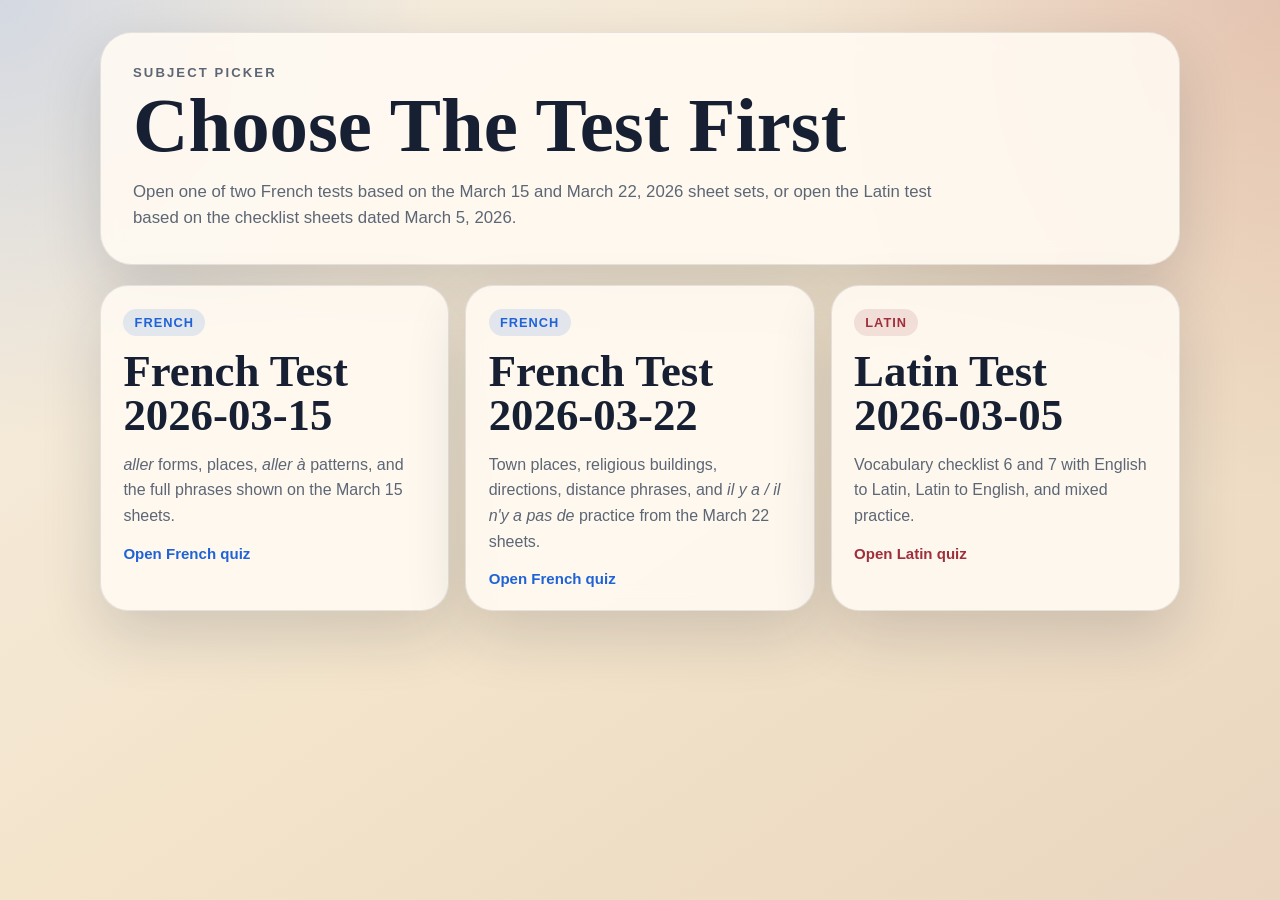
==== index.html @ 3d78f70f "new french test" ====
<!doctype html>
<html lang="en">
  <head>
    <meta charset="UTF-8">
    <meta name="viewport" content="width=device-width, initial-scale=1.0">
    <title>Yulia Test Picker</title>
    <style>
      :root {
        --ink: #172033;
        --muted: #5d6675;
        --line: rgba(23, 32, 51, 0.1);
        --paper: rgba(255, 250, 242, 0.9);
        --paper-strong: #fff7eb;
        --french: #1f63d6;
        --latin: #9e2f3b;
        --shadow: 0 24px 60px rgba(23, 32, 51, 0.16);
        --radius: 28px;
      }

      * {
        box-sizing: border-box;
      }

      body {
        margin: 0;
        min-height: 100vh;
        color: var(--ink);
        font-family: "Avenir Next", "Trebuchet MS", "Segoe UI", sans-serif;
        background:
          radial-gradient(circle at top left, rgba(31, 99, 214, 0.16), transparent 28%),
          radial-gradient(circle at top right, rgba(158, 47, 59, 0.18), transparent 32%),
          linear-gradient(145deg, #f6efe4 0%, #f3e4cb 52%, #ead6c0 100%);
      }

      .shell {
        width: min(1080px, calc(100% - 2rem));
        margin: 0 auto;
        padding: 2rem 0 3rem;
      }

      .hero,
      .choice {
        background: var(--paper);
        border: 1px solid var(--line);
        box-shadow: var(--shadow);
        backdrop-filter: blur(10px);
      }

      .hero {
        border-radius: 32px;
        padding: 2rem;
      }

      .eyebrow {
        margin: 0 0 0.65rem;
        font-size: 0.82rem;
        font-weight: 800;
        letter-spacing: 0.16em;
        text-transform: uppercase;
        color: var(--muted);
      }

      h1,
      .choice strong {
        font-family: Baskerville, "Palatino Linotype", "Book Antiqua", serif;
      }

      h1 {
        margin: 0;
        font-size: clamp(2.6rem, 6vw, 4.8rem);
        line-height: 0.94;
      }

      .hero-copy {
        max-width: 52rem;
        margin: 1rem 0 0;
        font-size: 1.05rem;
        line-height: 1.6;
        color: var(--muted);
      }

      .choices {
        margin-top: 1.25rem;
        display: grid;
        grid-template-columns: repeat(3, minmax(0, 1fr));
        gap: 1rem;
      }

      .choice {
        display: block;
        padding: 1.4rem;
        border-radius: var(--radius);
        text-decoration: none;
        color: inherit;
        transition: transform 0.18s ease, border-color 0.18s ease, background 0.18s ease;
      }

      .choice:hover {
        transform: translateY(-2px);
      }

      .choice.french:hover {
        border-color: rgba(31, 99, 214, 0.28);
        background: rgba(240, 246, 255, 0.96);
      }

      .choice.latin:hover {
        border-color: rgba(158, 47, 59, 0.26);
        background: rgba(255, 244, 241, 0.96);
      }

      .choice-kicker {
        display: inline-flex;
        align-items: center;
        margin-bottom: 0.8rem;
        padding: 0.38rem 0.7rem;
        border-radius: 999px;
        font-size: 0.8rem;
        font-weight: 800;
        letter-spacing: 0.08em;
        text-transform: uppercase;
      }

      .choice.french .choice-kicker {
        color: var(--french);
        background: rgba(31, 99, 214, 0.12);
      }

      .choice.latin .choice-kicker {
        color: var(--latin);
        background: rgba(158, 47, 59, 0.12);
      }

      .choice strong {
        display: block;
        font-size: clamp(1.8rem, 4vw, 2.8rem);
        line-height: 1;
      }

      .choice p {
        margin: 0.85rem 0 0;
        color: var(--muted);
        line-height: 1.6;
      }

      .meta {
        display: block;
        margin-top: 1rem;
        font-size: 0.94rem;
        font-weight: 700;
      }

      .choice.french .meta {
        color: var(--french);
      }

      .choice.latin .meta {
        color: var(--latin);
      }

      @media (max-width: 980px) {
        .choices {
          grid-template-columns: repeat(2, minmax(0, 1fr));
        }
      }

      @media (max-width: 760px) {
        .shell {
          width: min(100% - 1rem, 100%);
          padding-top: 1rem;
        }

        .hero,
        .choice {
          border-radius: 24px;
        }

        .hero {
          padding: 1.25rem;
        }

        .choices {
          grid-template-columns: 1fr;
        }

        h1 {
          font-size: 2.6rem;
        }
      }
    </style>
  </head>
  <body>
    <main class="shell">
      <section class="hero">
        <p class="eyebrow">Subject Picker</p>
        <h1>Choose The Test First</h1>
        <p class="hero-copy">
          Open one of two French tests based on the March 15 and March 22, 2026
          sheet sets, or open the Latin test based on the checklist sheets dated March 5, 2026.
        </p>
      </section>

      <section class="choices" aria-label="Available tests">
        <a class="choice french" href="french_aller_a_quiz.html">
          <span class="choice-kicker">French</span>
          <strong>French Test 2026-03-15</strong>
          <p>
            <em>aller</em> forms, places, <em>aller à</em> patterns, and the full phrases shown on the March 15 sheets.
          </p>
          <span class="meta">Open French quiz</span>
        </a>

        <a class="choice french" href="french_town_il_y_a_quiz.html">
          <span class="choice-kicker">French</span>
          <strong>French Test 2026-03-22</strong>
          <p>
            Town places, religious buildings, directions, distance phrases, and
            <em>il y a / il n'y a pas de</em> practice from the March 22 sheets.
          </p>
          <span class="meta">Open French quiz</span>
        </a>

        <a class="choice latin" href="latin_quiz.html">
          <span class="choice-kicker">Latin</span>
          <strong>Latin Test 2026-03-05</strong>
          <p>
            Vocabulary checklist 6 and 7 with English to Latin, Latin to English, and mixed practice.
          </p>
          <span class="meta">Open Latin quiz</span>
        </a>
      </section>
    </main>
  </body>
</html>
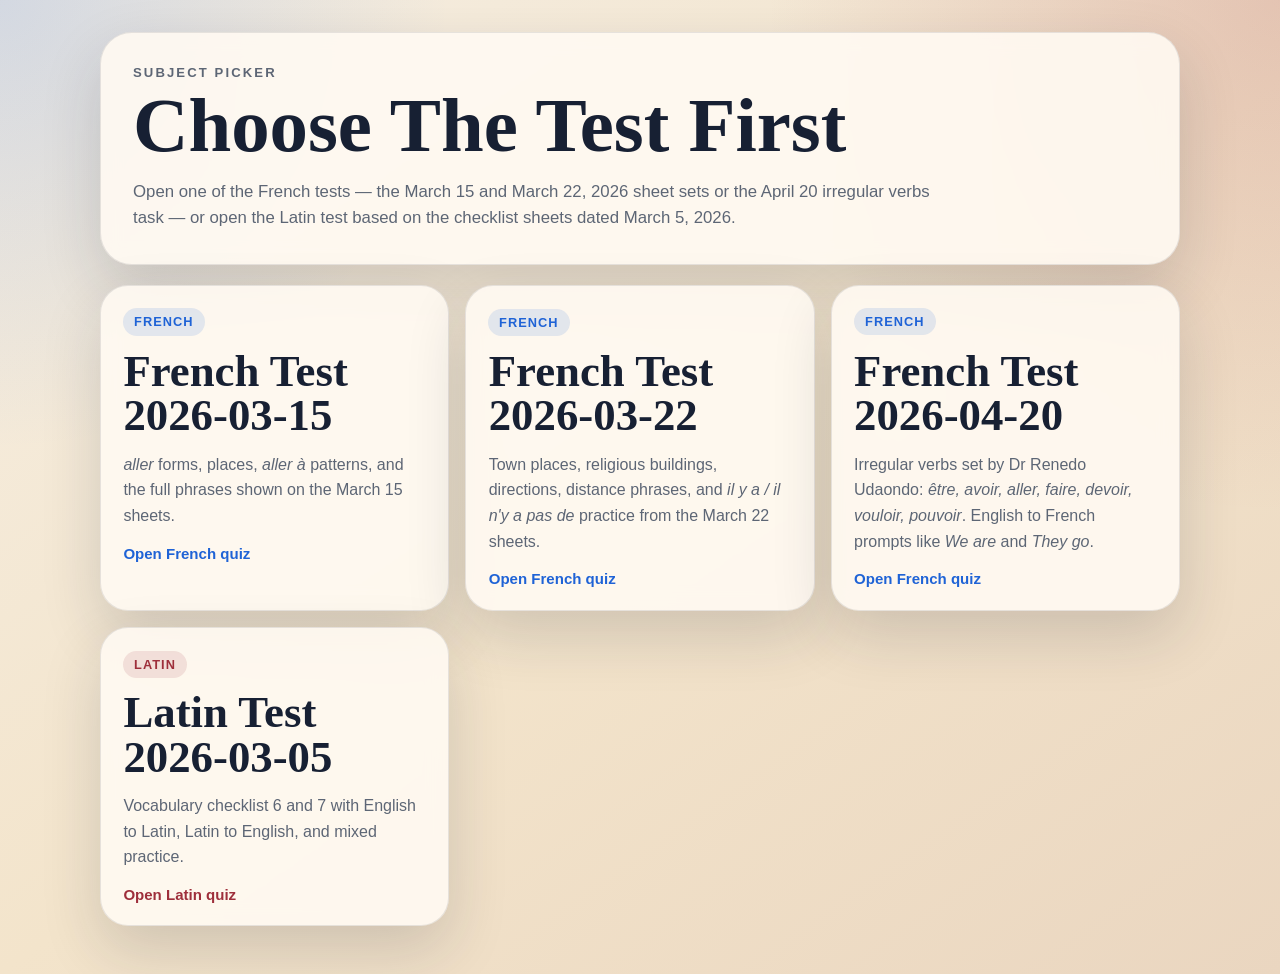
==== commit aa5083d9: "new test" ====
--- a/index.html
+++ b/index.html
@@ -195,8 +195,8 @@
         <p class="eyebrow">Subject Picker</p>
         <h1>Choose The Test First</h1>
         <p class="hero-copy">
-          Open one of two French tests based on the March 15 and March 22, 2026
-          sheet sets, or open the Latin test based on the checklist sheets dated March 5, 2026.
+          Open one of the French tests — the March 15 and March 22, 2026 sheet sets or the April 20
+          irregular verbs task — or open the Latin test based on the checklist sheets dated March 5, 2026.
         </p>
       </section>
 
@@ -220,6 +220,16 @@
           <span class="meta">Open French quiz</span>
         </a>
 
+        <a class="choice french" href="french_irregular_verbs_quiz.html">
+          <span class="choice-kicker">French</span>
+          <strong>French Test 2026-04-20</strong>
+          <p>
+            Irregular verbs set by Dr Renedo Udaondo: <em>être, avoir, aller, faire, devoir, vouloir, pouvoir</em>.
+            English to French prompts like <em>We are</em> and <em>They go</em>.
+          </p>
+          <span class="meta">Open French quiz</span>
+        </a>
+
         <a class="choice latin" href="latin_quiz.html">
           <span class="choice-kicker">Latin</span>
           <strong>Latin Test 2026-03-05</strong>
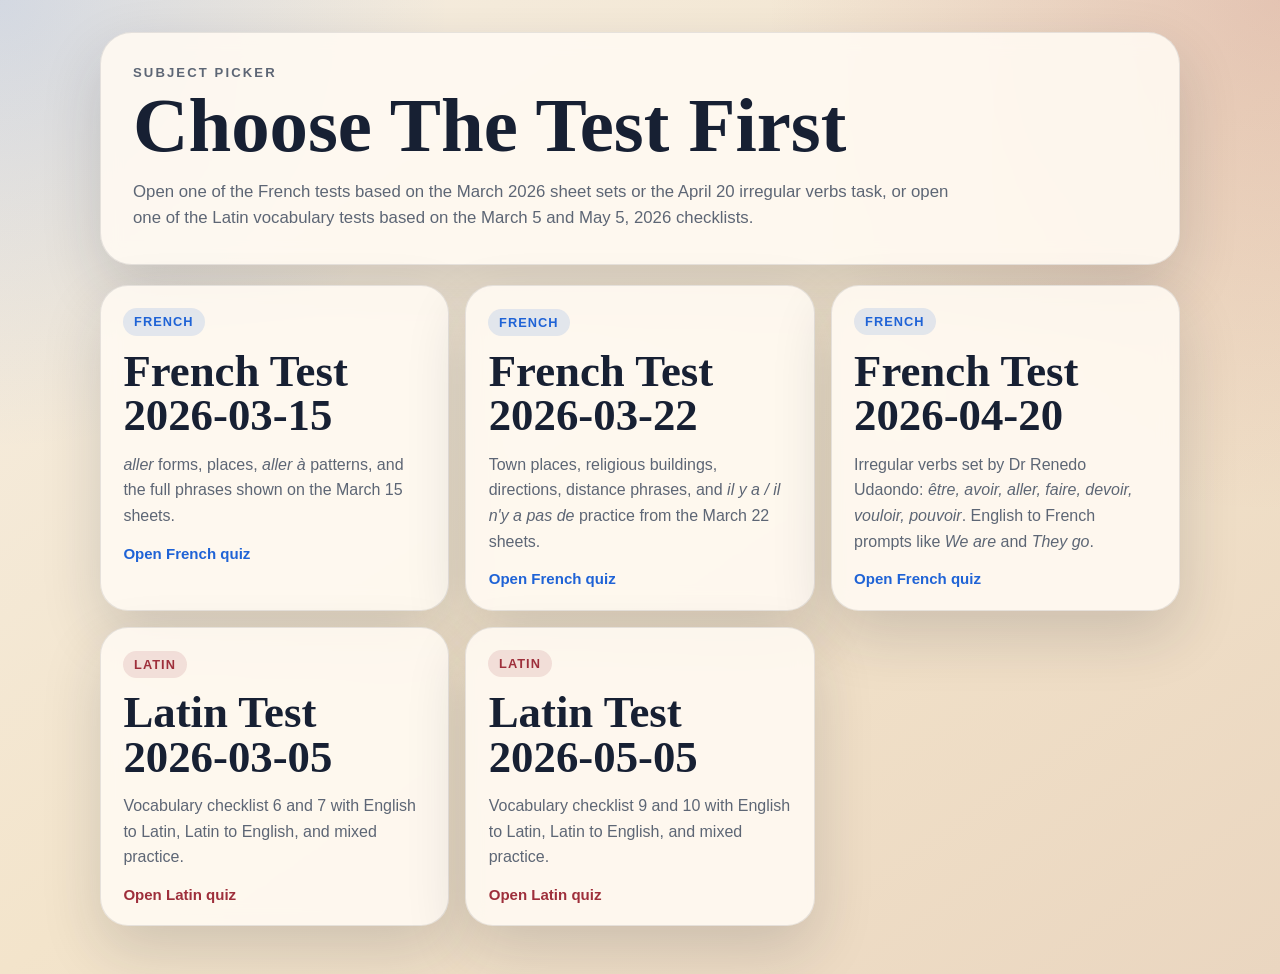
==== commit 6af42abe: "Latin Vocab 9 & 10" ====
--- a/index.html
+++ b/index.html
@@ -195,8 +195,9 @@
         <p class="eyebrow">Subject Picker</p>
         <h1>Choose The Test First</h1>
         <p class="hero-copy">
-          Open one of the French tests — the March 15 and March 22, 2026 sheet sets or the April 20
-          irregular verbs task — or open the Latin test based on the checklist sheets dated March 5, 2026.
+          Open one of the French tests based on the March 2026 sheet sets or the April 20
+          irregular verbs task, or open one of the Latin vocabulary tests based on the March 5
+          and May 5, 2026 checklists.
         </p>
       </section>
 
@@ -238,6 +239,15 @@
           </p>
           <span class="meta">Open Latin quiz</span>
         </a>
+
+        <a class="choice latin" href="latin_checklists_9_10_quiz.html">
+          <span class="choice-kicker">Latin</span>
+          <strong>Latin Test 2026-05-05</strong>
+          <p>
+            Vocabulary checklist 9 and 10 with English to Latin, Latin to English, and mixed practice.
+          </p>
+          <span class="meta">Open Latin quiz</span>
+        </a>
       </section>
     </main>
   </body>
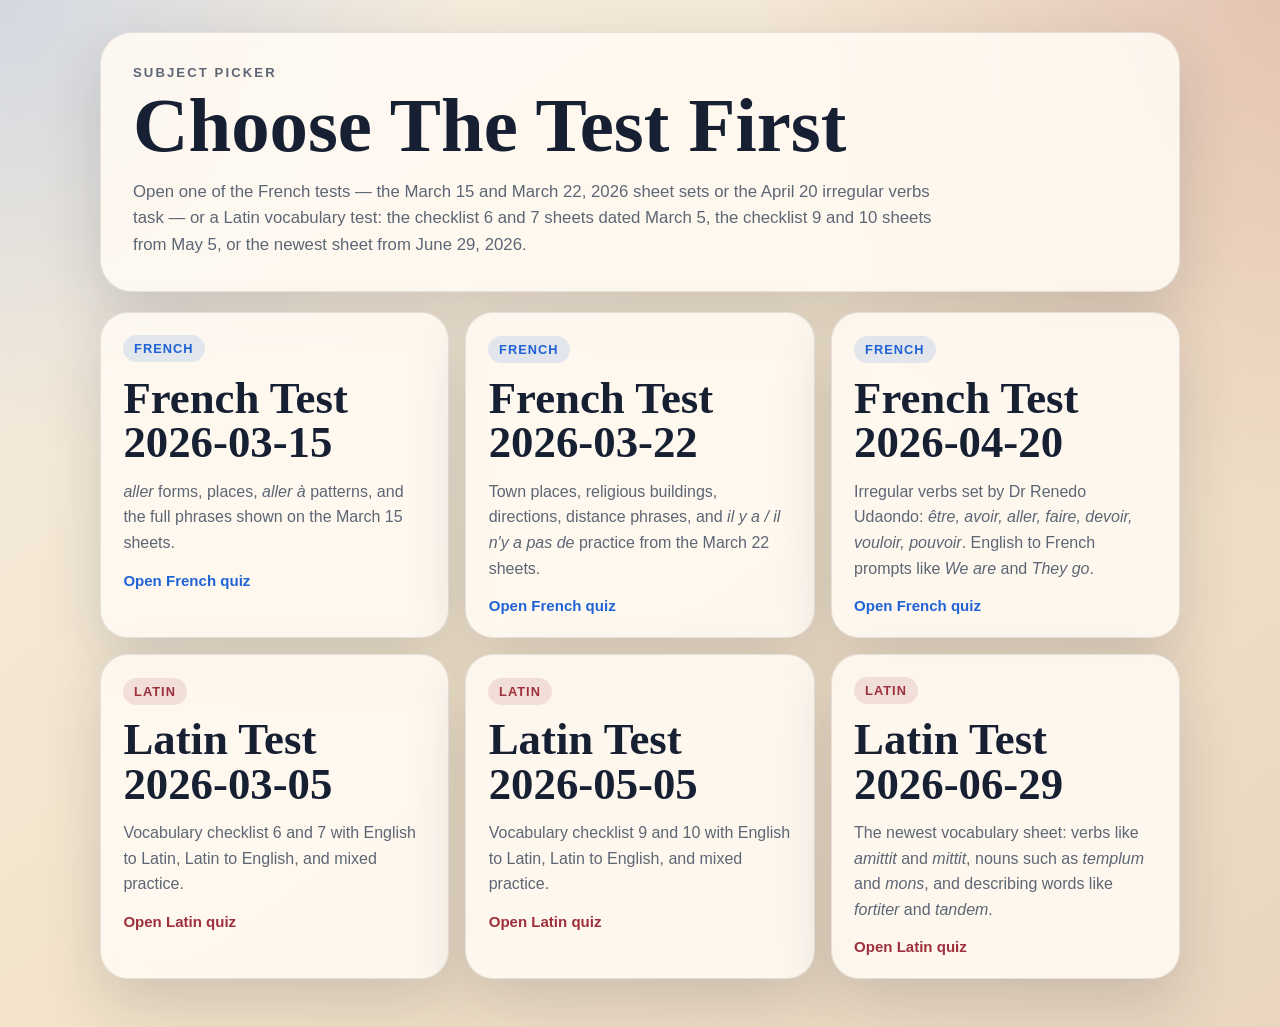
==== commit af4a64bc: "New latin test" ====
--- a/index.html
+++ b/index.html
@@ -195,9 +195,9 @@
         <p class="eyebrow">Subject Picker</p>
         <h1>Choose The Test First</h1>
         <p class="hero-copy">
-          Open one of the French tests based on the March 2026 sheet sets or the April 20
-          irregular verbs task, or open one of the Latin vocabulary tests based on the March 5
-          and May 5, 2026 checklists.
+          Open one of the French tests — the March 15 and March 22, 2026 sheet sets or the April 20
+          irregular verbs task — or a Latin vocabulary test: the checklist 6 and 7 sheets dated
+          March 5, the checklist 9 and 10 sheets from May 5, or the newest sheet from June 29, 2026.
         </p>
       </section>
 
@@ -248,6 +248,16 @@
           </p>
           <span class="meta">Open Latin quiz</span>
         </a>
+
+        <a class="choice latin" href="latin_quiz_2026_06_29.html">
+          <span class="choice-kicker">Latin</span>
+          <strong>Latin Test 2026-06-29</strong>
+          <p>
+            The newest vocabulary sheet: verbs like <em>amittit</em> and <em>mittit</em>, nouns such as
+            <em>templum</em> and <em>mons</em>, and describing words like <em>fortiter</em> and <em>tandem</em>.
+          </p>
+          <span class="meta">Open Latin quiz</span>
+        </a>
       </section>
     </main>
   </body>
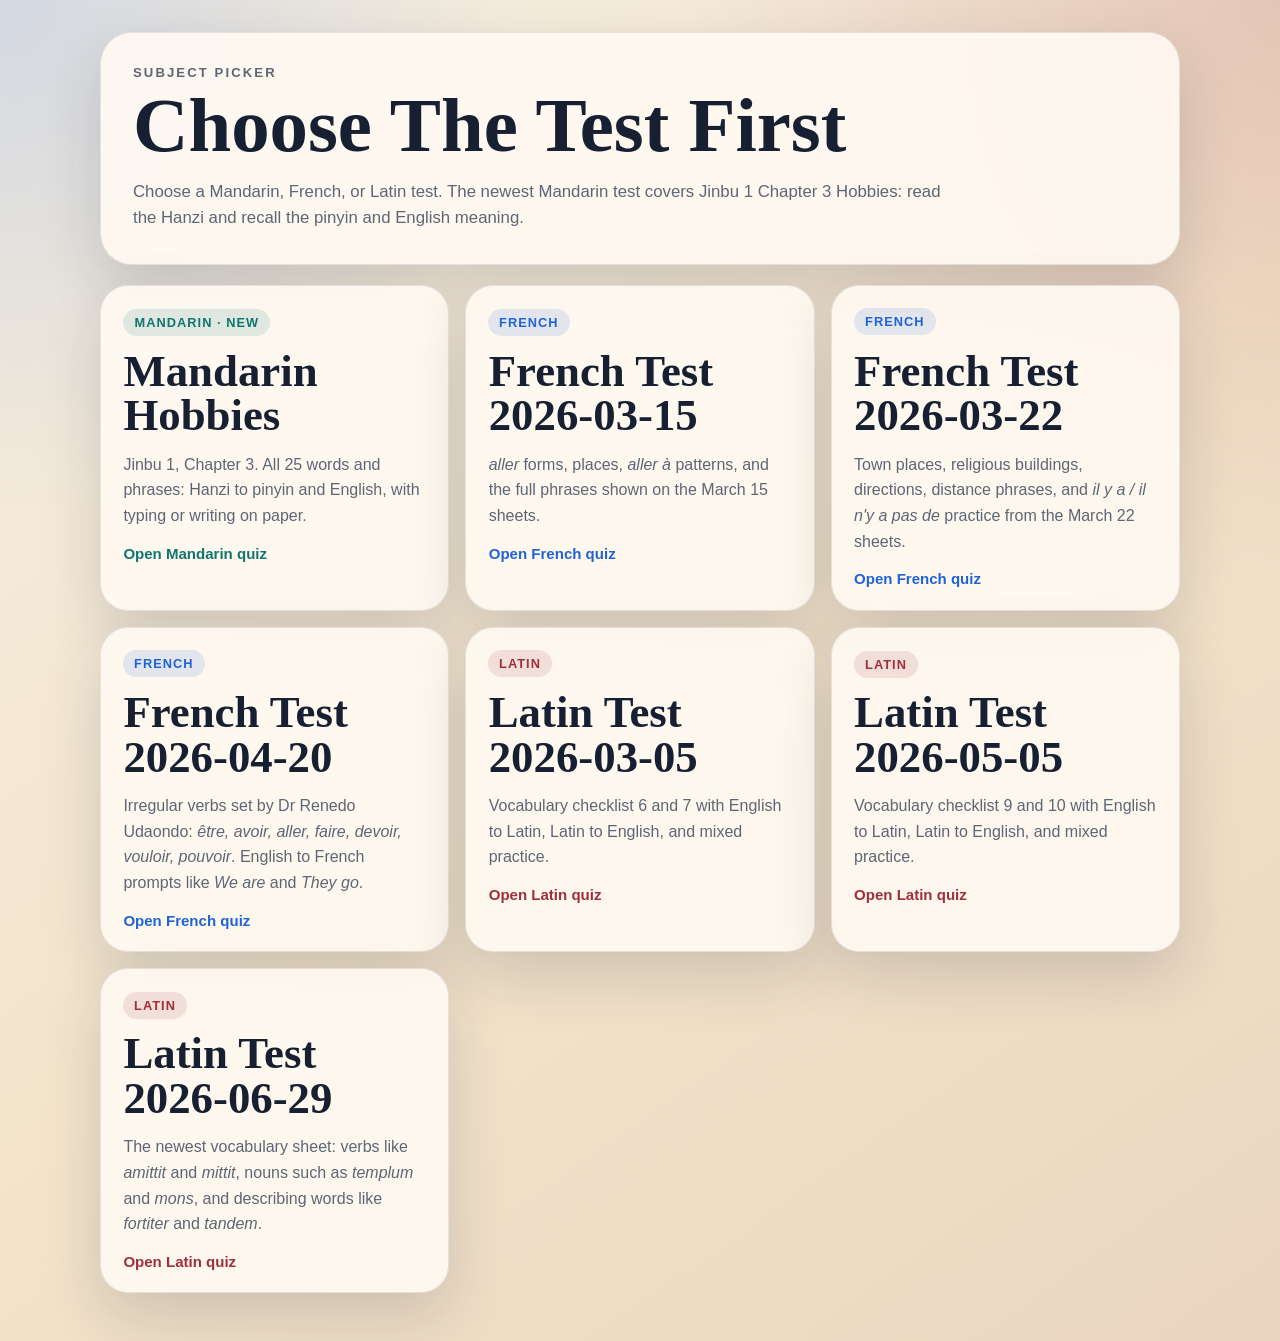
==== commit ea300efd: "Add Jinbu hobbies Hanzi-to-pinyin and English test" ====
--- a/index.html
+++ b/index.html
@@ -13,6 +13,7 @@
         --paper-strong: #fff7eb;
         --french: #1f63d6;
         --latin: #9e2f3b;
+        --mandarin: #0f766e;
         --shadow: 0 24px 60px rgba(23, 32, 51, 0.16);
         --radius: 28px;
       }
@@ -108,6 +109,18 @@
         border-color: rgba(158, 47, 59, 0.26);
         background: rgba(255, 244, 241, 0.96);
       }
+
+      .choice.mandarin:hover {
+        border-color: rgba(15, 118, 110, 0.28);
+        background: rgba(238, 252, 247, 0.96);
+      }
+
+      .choice.mandarin .choice-kicker {
+        color: var(--mandarin);
+        background: rgba(15, 118, 110, 0.12);
+      }
+
+      .choice.mandarin .meta { color: var(--mandarin); }
 
       .choice-kicker {
         display: inline-flex;
@@ -195,13 +208,19 @@
         <p class="eyebrow">Subject Picker</p>
         <h1>Choose The Test First</h1>
         <p class="hero-copy">
-          Open one of the French tests — the March 15 and March 22, 2026 sheet sets or the April 20
-          irregular verbs task — or a Latin vocabulary test: the checklist 6 and 7 sheets dated
-          March 5, the checklist 9 and 10 sheets from May 5, or the newest sheet from June 29, 2026.
+          Choose a Mandarin, French, or Latin test. The newest Mandarin test covers
+          Jinbu 1 Chapter 3 Hobbies: read the Hanzi and recall the pinyin and English meaning.
         </p>
       </section>
 
       <section class="choices" aria-label="Available tests">
+        <a class="choice mandarin" href="mandarin_hobbies_quiz.html">
+          <span class="choice-kicker">Mandarin · New</span>
+          <strong>Mandarin Hobbies</strong>
+          <p>Jinbu 1, Chapter 3. All 25 words and phrases: Hanzi to pinyin and English, with typing or writing on paper.</p>
+          <span class="meta">Open Mandarin quiz</span>
+        </a>
+
         <a class="choice french" href="french_aller_a_quiz.html">
           <span class="choice-kicker">French</span>
           <strong>French Test 2026-03-15</strong>
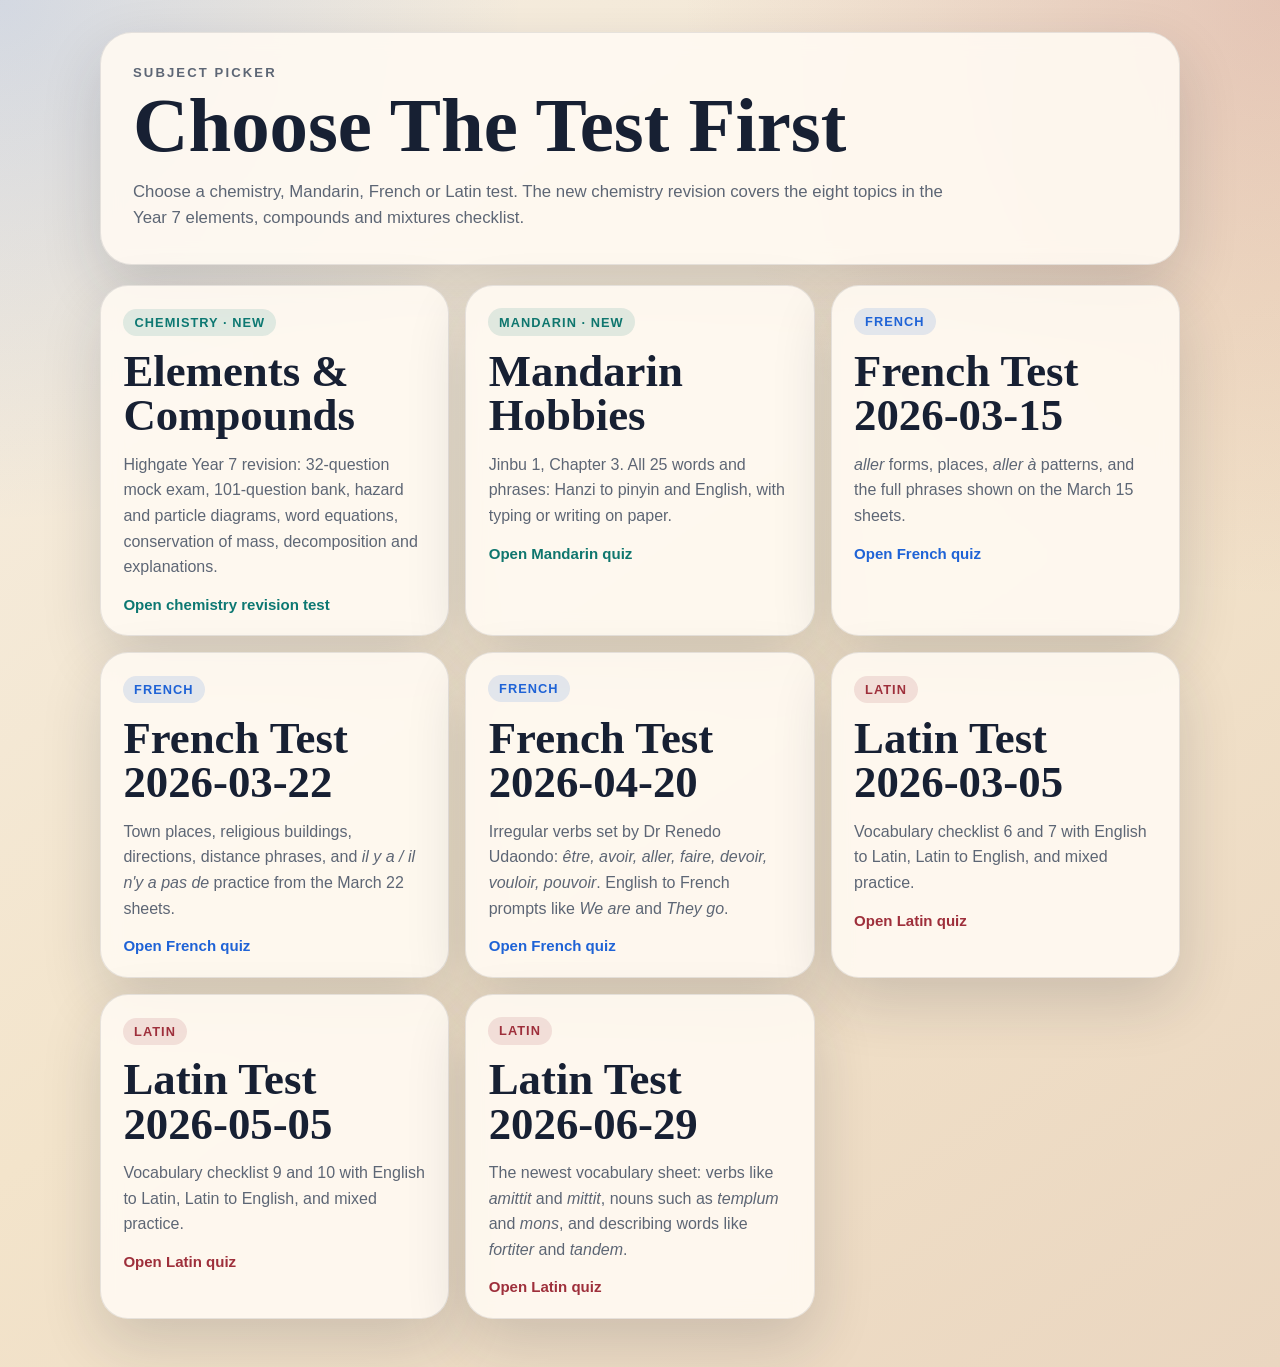
==== commit 833dd437: "Link new Year 7 chemistry mock from Yulia's test picker" ====
--- a/index.html
+++ b/index.html
@@ -14,6 +14,7 @@
         --french: #1f63d6;
         --latin: #9e2f3b;
         --mandarin: #0f766e;
+        --chemistry: #0d7872;
         --shadow: 0 24px 60px rgba(23, 32, 51, 0.16);
         --radius: 28px;
       }
@@ -109,6 +110,16 @@
         border-color: rgba(158, 47, 59, 0.26);
         background: rgba(255, 244, 241, 0.96);
       }
+
+      .choice.chemistry:hover {
+        border-color: rgba(13, 120, 114, 0.28);
+        background: rgba(238, 252, 247, 0.96);
+      }
+      .choice.chemistry .choice-kicker {
+        color: var(--chemistry);
+        background: rgba(13, 120, 114, 0.12);
+      }
+      .choice.chemistry .meta { color: var(--chemistry); }
 
       .choice.mandarin:hover {
         border-color: rgba(15, 118, 110, 0.28);
@@ -208,12 +219,20 @@
         <p class="eyebrow">Subject Picker</p>
         <h1>Choose The Test First</h1>
         <p class="hero-copy">
-          Choose a Mandarin, French, or Latin test. The newest Mandarin test covers
-          Jinbu 1 Chapter 3 Hobbies: read the Hanzi and recall the pinyin and English meaning.
+          Choose a chemistry, Mandarin, French or Latin test. The new chemistry revision covers
+          the eight topics in the Year 7 elements, compounds and mixtures checklist.
         </p>
       </section>
 
       <section class="choices" aria-label="Available tests">
+        <a class="choice chemistry" href="chemistry_2026_11.html">
+          <span class="choice-kicker">Chemistry · New</span>
+          <strong>Elements &amp; Compounds</strong>
+          <p>Highgate Year 7 revision: 32-question mock exam, 101-question bank, hazard and particle diagrams, word equations, conservation of mass, decomposition and explanations.</p>
+          <span class="meta">Open chemistry revision test</span>
+        </a>
+
+        
         <a class="choice mandarin" href="mandarin_hobbies_quiz.html">
           <span class="choice-kicker">Mandarin · New</span>
           <strong>Mandarin Hobbies</strong>
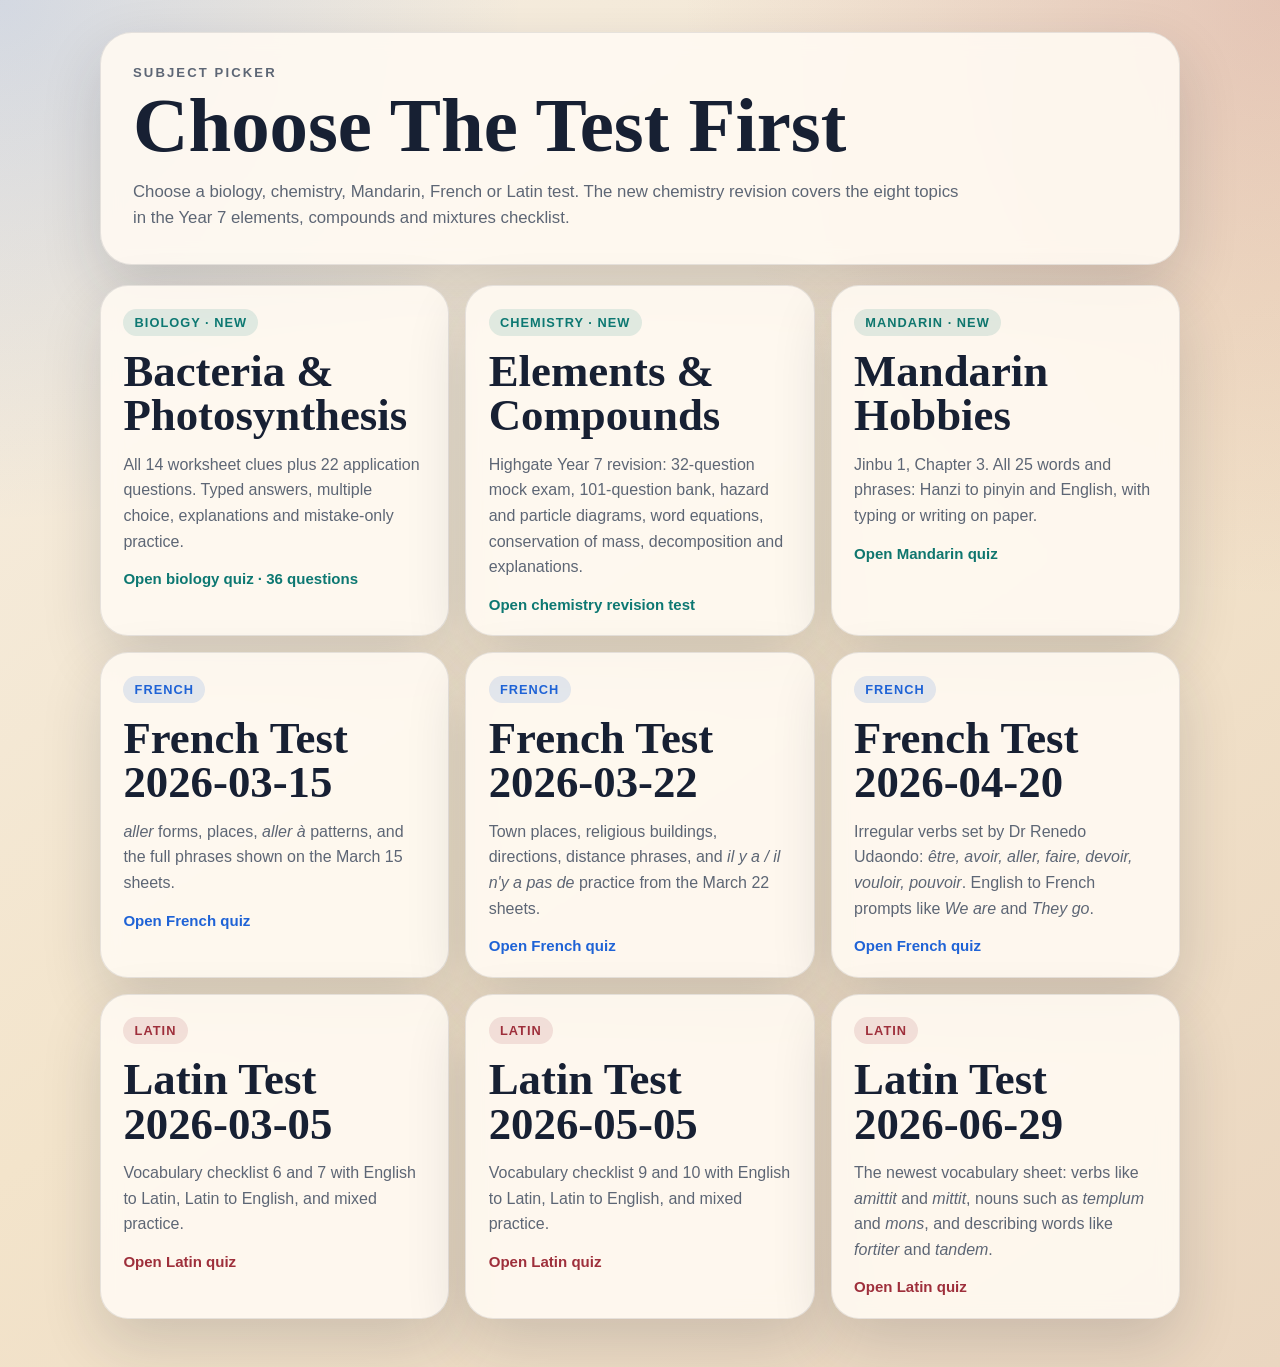
==== commit 343b650b: "Add bacteria and photosynthesis quiz with worksheet recall and retries" ====
--- a/index.html
+++ b/index.html
@@ -219,12 +219,18 @@
         <p class="eyebrow">Subject Picker</p>
         <h1>Choose The Test First</h1>
         <p class="hero-copy">
-          Choose a chemistry, Mandarin, French or Latin test. The new chemistry revision covers
+          Choose a biology, chemistry, Mandarin, French or Latin test. The new chemistry revision covers
           the eight topics in the Year 7 elements, compounds and mixtures checklist.
         </p>
       </section>
 
       <section class="choices" aria-label="Available tests">
+        <a class="choice chemistry" href="biology_quiz.html">
+          <span class="choice-kicker">Biology · New</span>
+          <strong>Bacteria &amp; Photosynthesis</strong>
+          <p>All 14 worksheet clues plus 22 application questions. Typed answers, multiple choice, explanations and mistake-only practice.</p>
+          <span class="meta">Open biology quiz · 36 questions</span>
+        </a>
         <a class="choice chemistry" href="chemistry_2026_11.html">
           <span class="choice-kicker">Chemistry · New</span>
           <strong>Elements &amp; Compounds</strong>
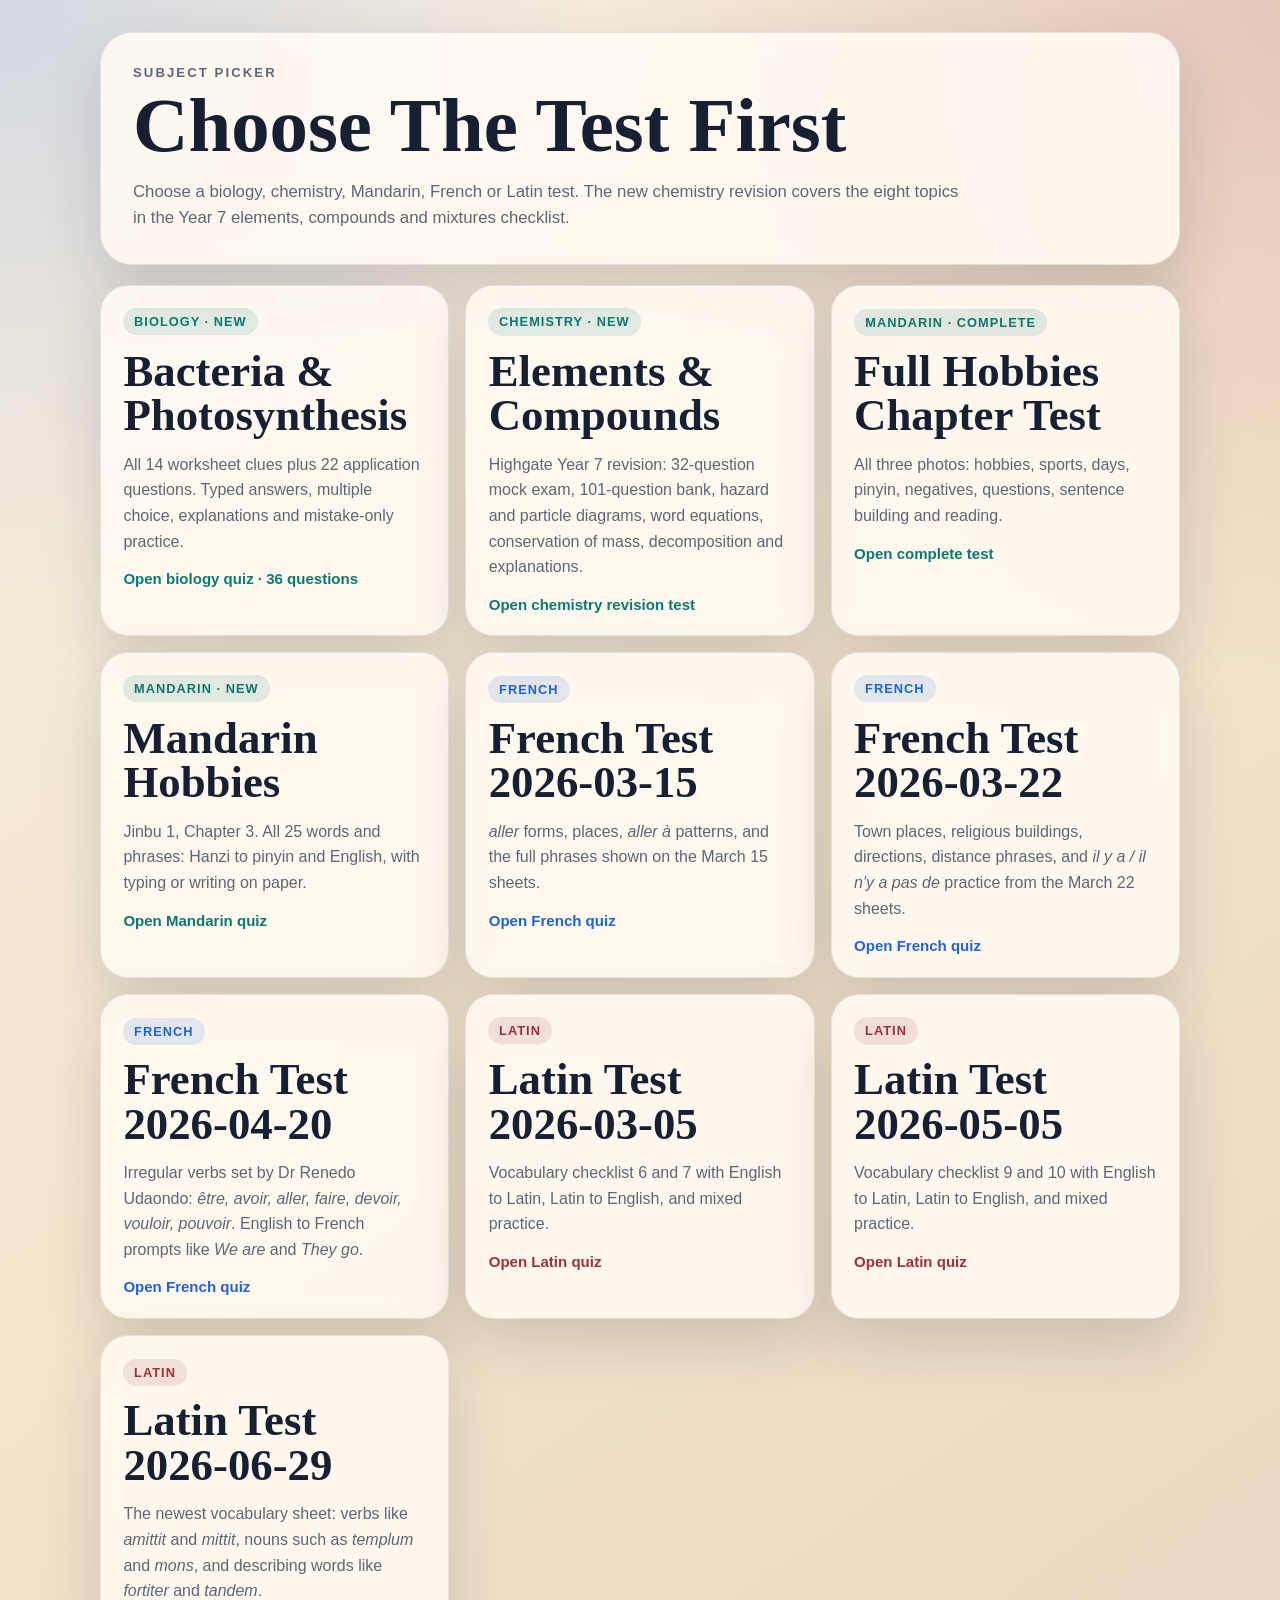
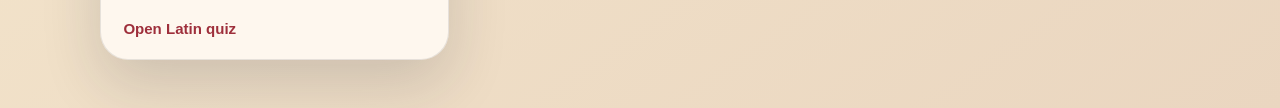
==== commit 87e3fede: "Add complete three-photo Mandarin test with 171 questions and coverage audit" ====
--- a/index.html
+++ b/index.html
@@ -239,6 +239,7 @@
         </a>
 
         
+        <a class="choice mandarin" href="mandarin_hobbies_full_quiz.html"><span class="choice-kicker">Mandarin · Complete</span><strong>Full Hobbies Chapter Test</strong><p>All three photos: hobbies, sports, days, pinyin, negatives, questions, sentence building and reading.</p><span class="meta">Open complete test</span></a>
         <a class="choice mandarin" href="mandarin_hobbies_quiz.html">
           <span class="choice-kicker">Mandarin · New</span>
           <strong>Mandarin Hobbies</strong>
